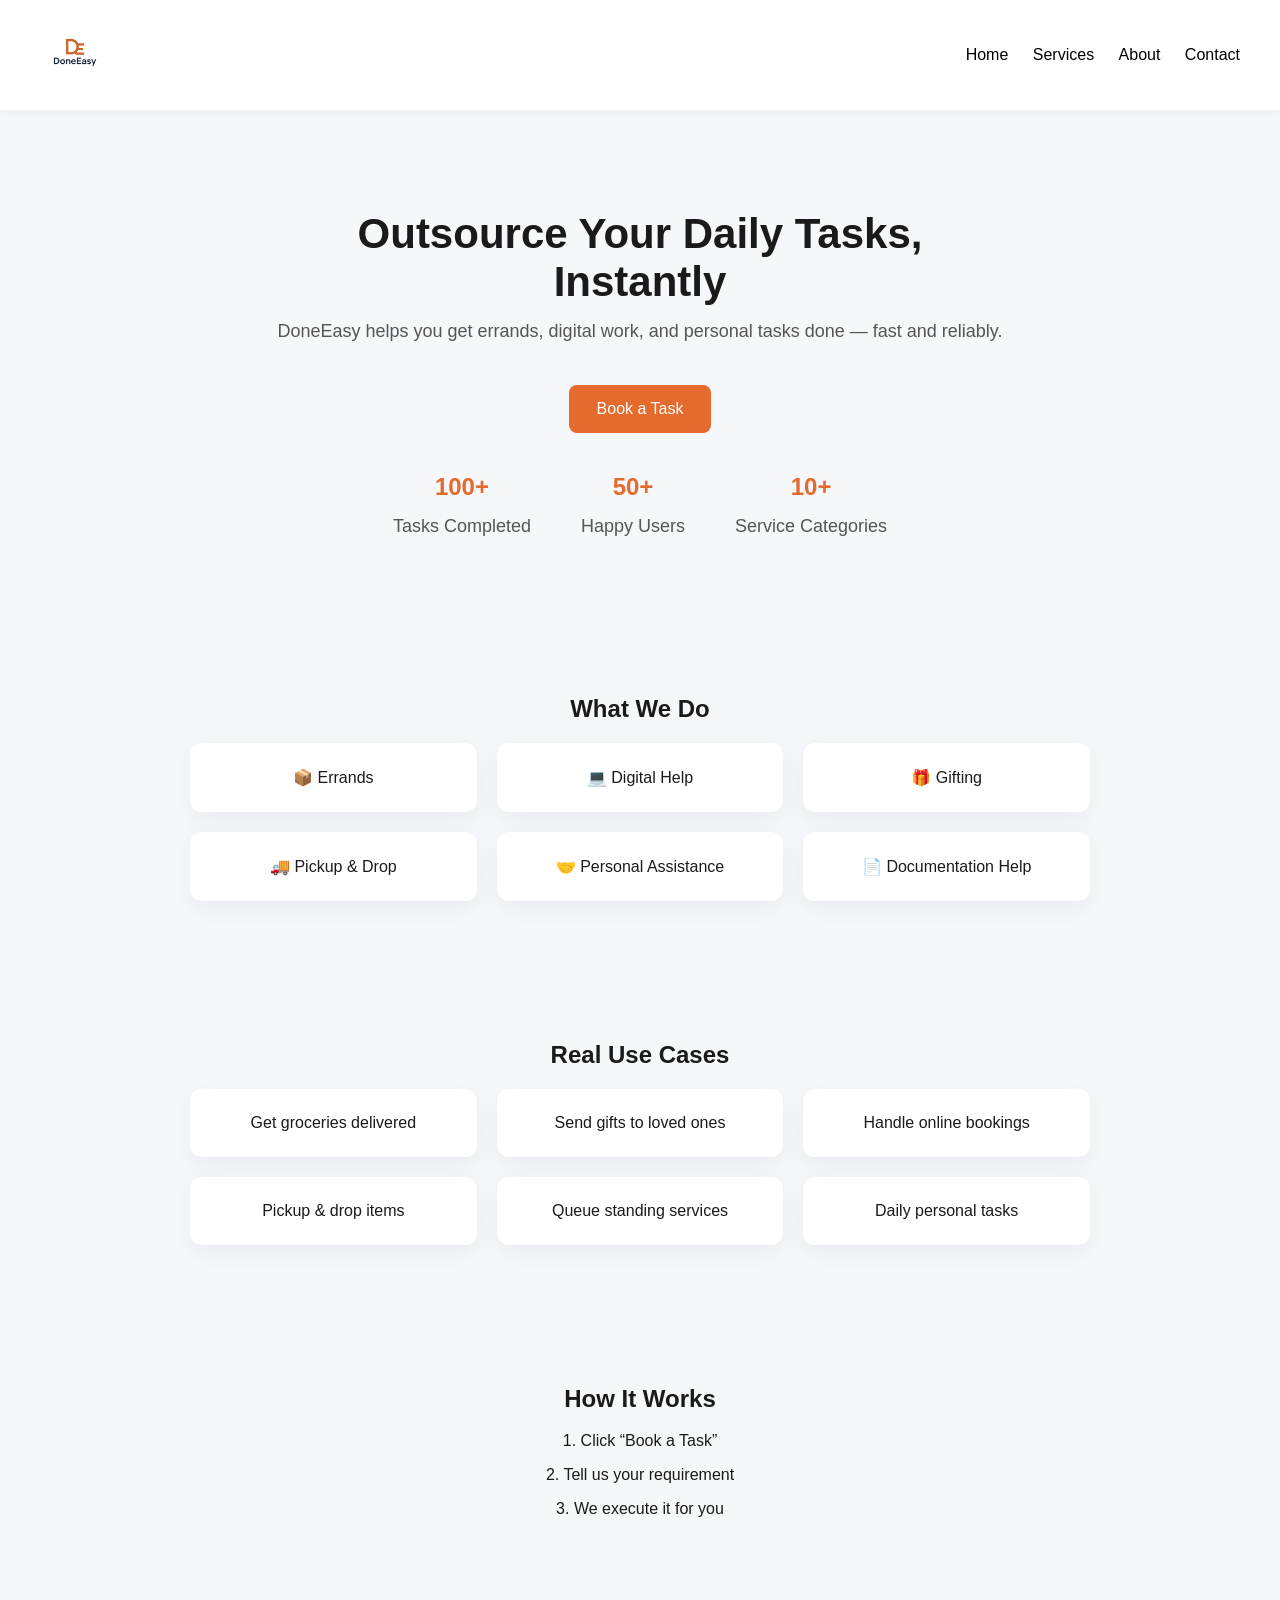
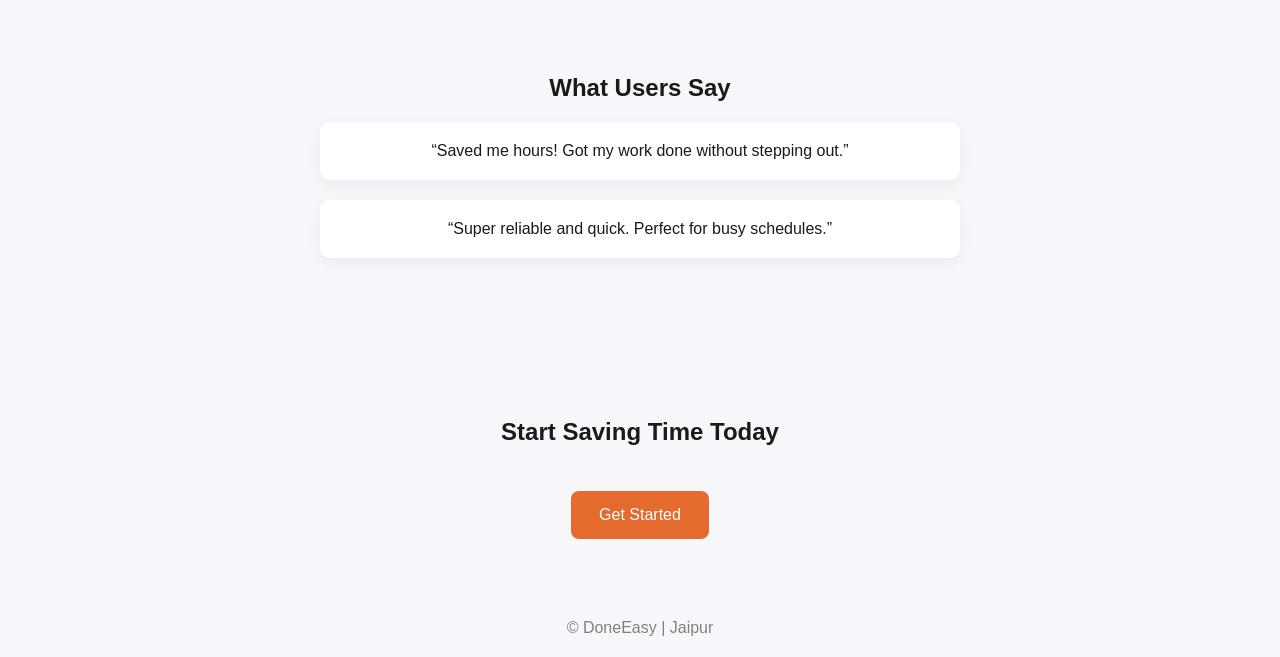
==== index.html @ 07fdf0d2 "Add files via upload" ====
<!DOCTYPE html>
<html lang="en">
<head>
  <meta charset="UTF-8">
  <title>DoneEasy</title>
  <meta name="viewport" content="width=device-width, initial-scale=1.0">

  <style>
    body {
      margin: 0;
      font-family: 'Segoe UI', sans-serif;
      background: #F5F7FA;
      color: #1A1A1A;
    }

    /* NAVBAR */
    nav {
      display: flex;
      justify-content: space-between;
      align-items: center;
      padding: 20px 40px;
      background: white;
      box-shadow: 0 2px 10px rgba(0,0,0,0.05);
    }

   .logo {
  height: 70px;
  width: auto;
}

    nav a {
      margin-left: 20px;
      text-decoration: none;
      color: black;
      font-weight: 500;
    }

    nav a:hover {
      color: #E56A2E;
    }

    /* HERO */
    .hero {
      text-align: center;
      padding: 100px 20px 60px;
    }

    .hero h1 {
      font-size: 42px;
      max-width: 700px;
      margin: auto;
    }

    .hero p {
      margin-top: 15px;
      color: #555;
      font-size: 18px;
    }

    .btn {
      background: #E56A2E;
      color: white;
      padding: 15px 28px;
      border: none;
      border-radius: 8px;
      font-size: 16px;
      margin-top: 25px;
      cursor: pointer;
      transition: 0.3s;
    }

    .btn:hover {
      background: #cf5a22;
    }

    section {
      padding: 60px 20px;
      text-align: center;
    }

    .grid {
      display: grid;
      grid-template-columns: repeat(3, 1fr);
      gap: 20px;
      max-width: 900px;
      margin: auto;
    }

    .card {
      background: white;
      padding: 25px;
      border-radius: 12px;
      box-shadow: 0 8px 25px rgba(0,0,0,0.05);
      transition: 0.3s;
    }

    .card:hover {
      transform: translateY(-5px);
    }

    /* STATS */
    .stats {
      display: flex;
      justify-content: center;
      gap: 50px;
      margin-top: 40px;
    }

    .stat h2 {
      color: #E56A2E;
      margin: 0;
    }

    /* TESTIMONIAL */
    .testimonial {
      max-width: 600px;
      margin: 20px auto;
      background: white;
      padding: 20px;
      border-radius: 10px;
      box-shadow: 0 5px 15px rgba(0,0,0,0.05);
    }

    footer {
      text-align: center;
      padding: 20px;
      color: gray;
    }

    /* MOBILE */
    @media(max-width:768px){
      .grid {
        grid-template-columns: 1fr;
      }

      .stats {
        flex-direction: column;
        gap: 20px;
      }

      .hero h1 {
        font-size: 28px;
      }
    }
  </style>
</head>

<body>

<!-- NAVBAR -->
<nav>
  <img src="logo.png" class="logo">

  <div>
    <a href="#">Home</a>
    <a href="#">Services</a>
    <a href="#">About</a>
    <a href="#">Contact</a>
  </div>
</nav>

<!-- HERO -->
<section class="hero">
  <h1>Outsource Your Daily Tasks, Instantly</h1>
  <p>DoneEasy helps you get errands, digital work, and personal tasks done — fast and reliably.</p>

  <a href="https://wa.me/919772125109?text=Hi%2C%20I%20would%20like%20to%20book%20a%20service%20with%20DoneEasy" target="_blank">
    <button class="btn">Book a Task</button>
  </a>

  <div class="stats">
    <div class="stat">
      <h2>100+</h2>
      <p>Tasks Completed</p>
    </div>
    <div class="stat">
      <h2>50+</h2>
      <p>Happy Users</p>
    </div>
    <div class="stat">
      <h2>10+</h2>
      <p>Service Categories</p>
    </div>
  </div>
</section>

<!-- SERVICES -->
<section>
  <h2>What We Do</h2>

  <div class="grid">
    <div class="card">📦 Errands</div>
    <div class="card">💻 Digital Help</div>
    <div class="card">🎁 Gifting</div>
    <div class="card">🚚 Pickup & Drop</div>
    <div class="card">🤝 Personal Assistance</div>
    <div class="card">📄 Documentation Help</div>
  </div>
</section>

<!-- USE CASES -->
<section>
  <h2>Real Use Cases</h2>

  <div class="grid">
    <div class="card">Get groceries delivered</div>
    <div class="card">Send gifts to loved ones</div>
    <div class="card">Handle online bookings</div>
    <div class="card">Pickup & drop items</div>
    <div class="card">Queue standing services</div>
    <div class="card">Daily personal tasks</div>
  </div>
</section>

<!-- HOW -->
<section>
  <h2>How It Works</h2>
  <p>1. Click “Book a Task”</p>
  <p>2. Tell us your requirement</p>
  <p>3. We execute it for you</p>
</section>

<!-- TESTIMONIALS -->
<section>
  <h2>What Users Say</h2>

  <div class="testimonial">
    “Saved me hours! Got my work done without stepping out.”
  </div>

  <div class="testimonial">
    “Super reliable and quick. Perfect for busy schedules.”
  </div>
</section>

<!-- CTA -->
<section>
  <h2>Start Saving Time Today</h2>

  <a href="https://wa.me/919772125109?text=Hi%2C%20I%20would%20like%20to%20book%20a%20service%20with%20DoneEasy" target="_blank">
    <button class="btn">Get Started</button>
  </a>
</section>

<!-- FOOTER -->
<footer>
  © DoneEasy | Jaipur
</footer>

</body>
</html>
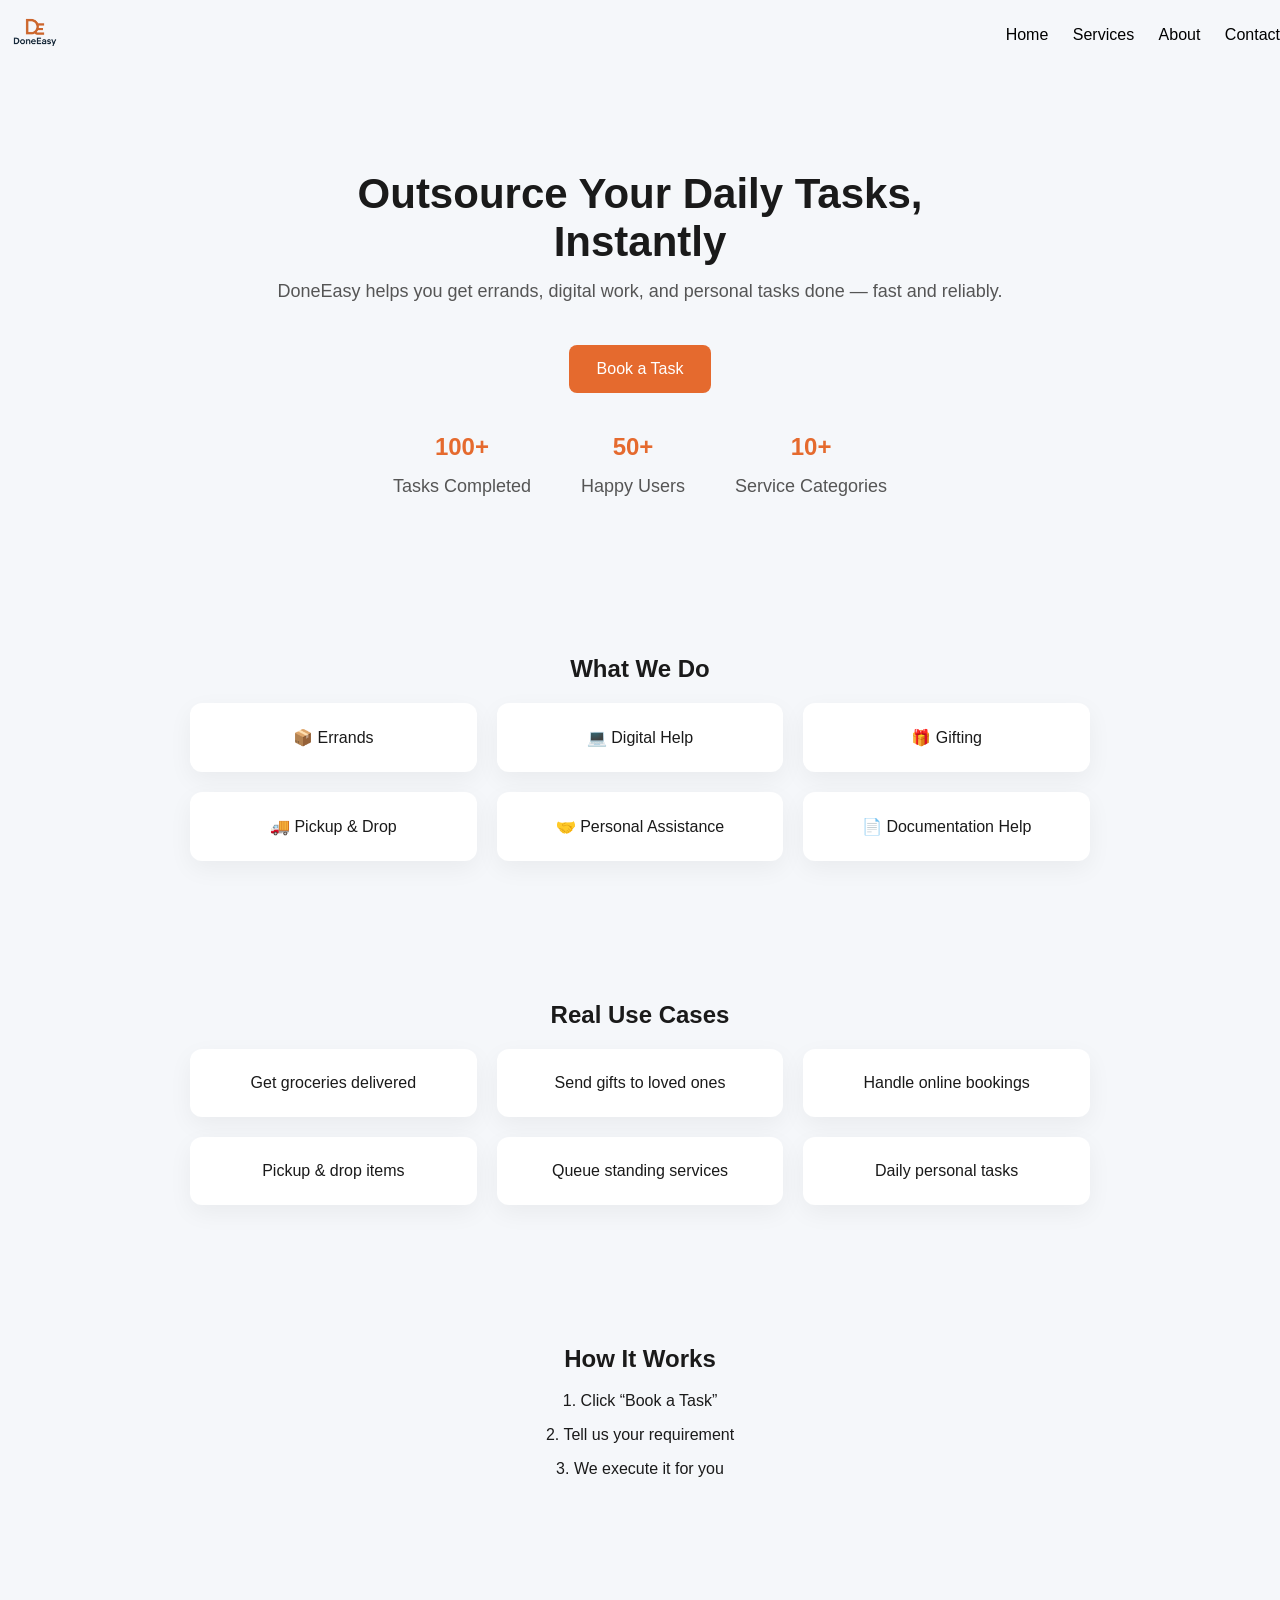
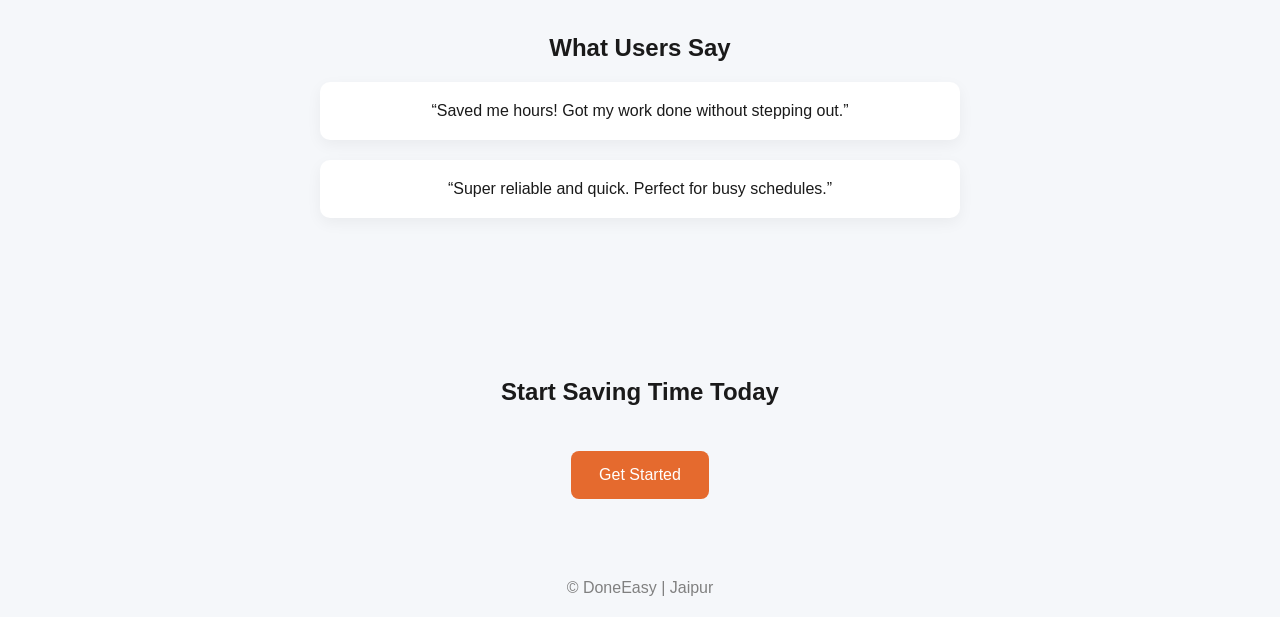
==== commit ff5d430d: "Add files via upload" ====
--- a/index.html
+++ b/index.html
@@ -15,13 +15,10 @@
 
     /* NAVBAR */
     nav {
-      display: flex;
-      justify-content: space-between;
-      align-items: center;
-      padding: 20px 40px;
-      background: white;
-      box-shadow: 0 2px 10px rgba(0,0,0,0.05);
-    }
+  display: flex;
+  justify-content: space-between;
+  align-items: center;
+}
 
    .logo {
   height: 70px;
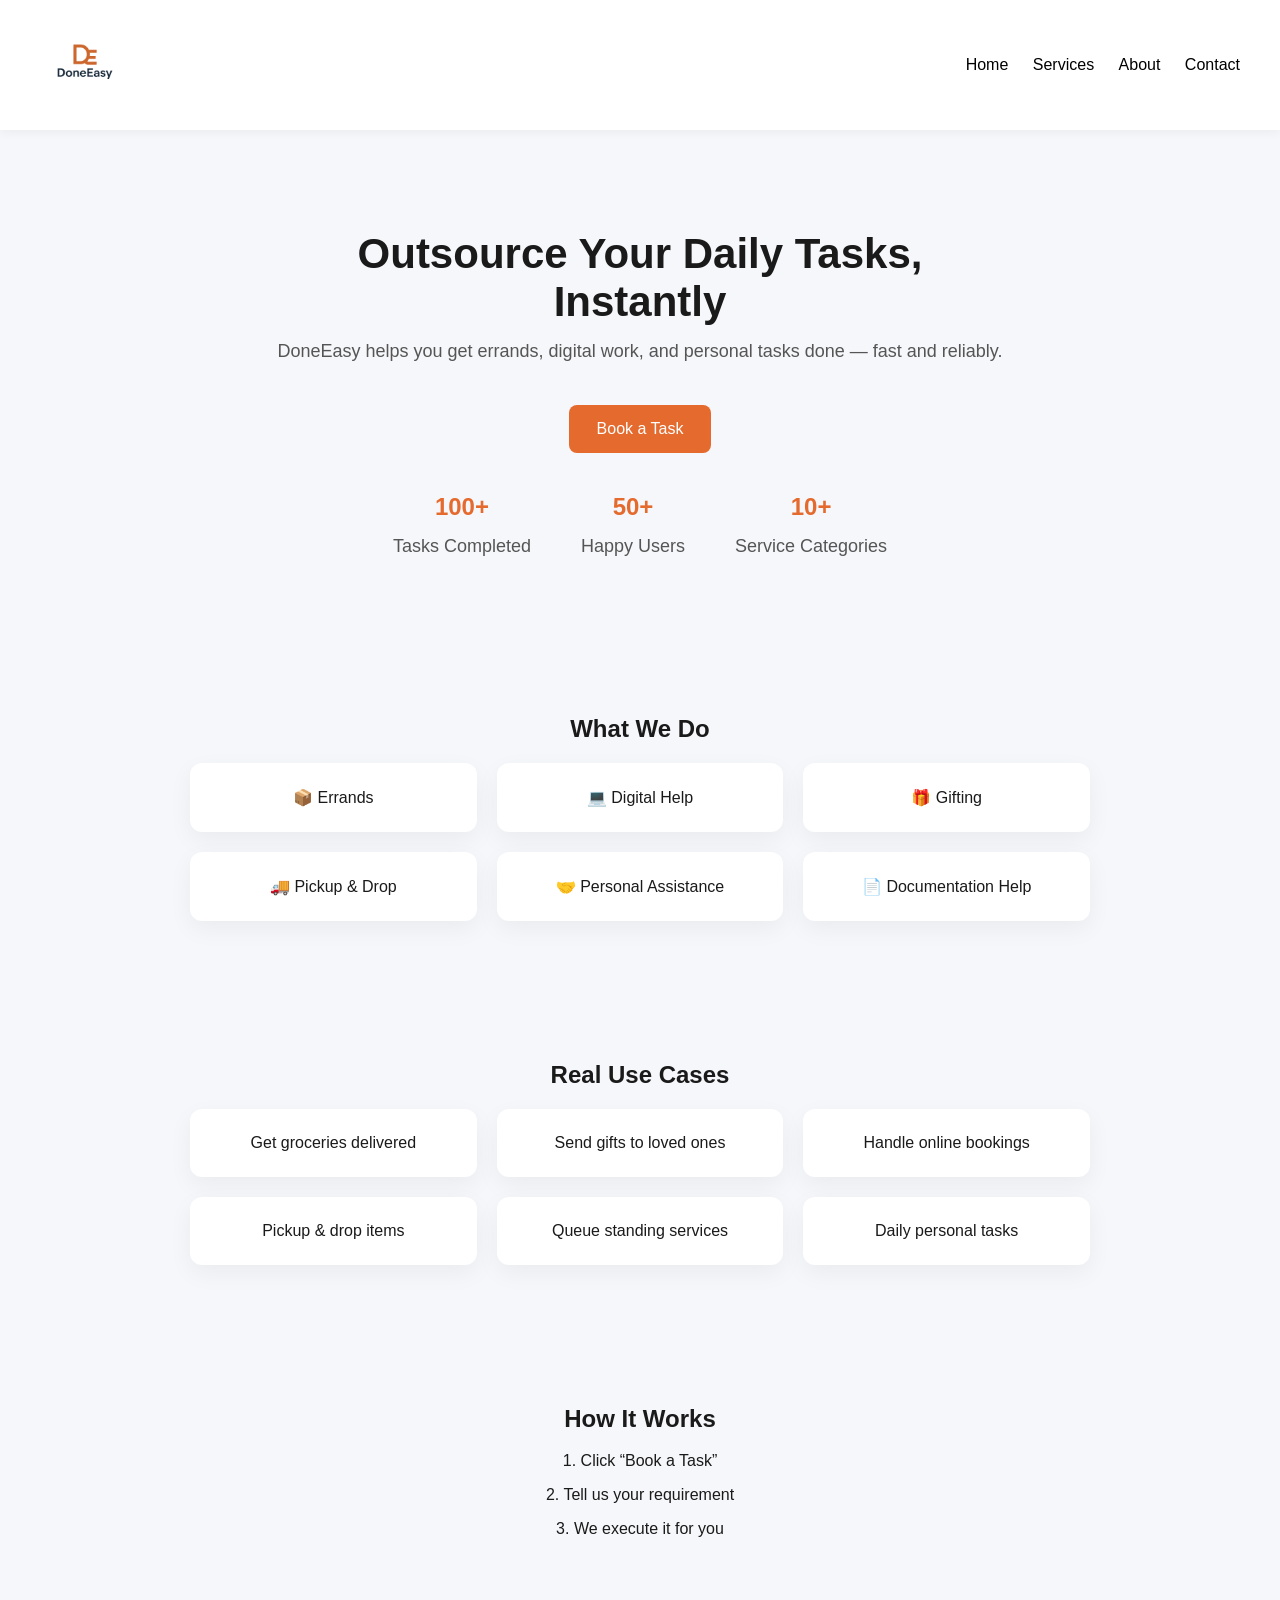
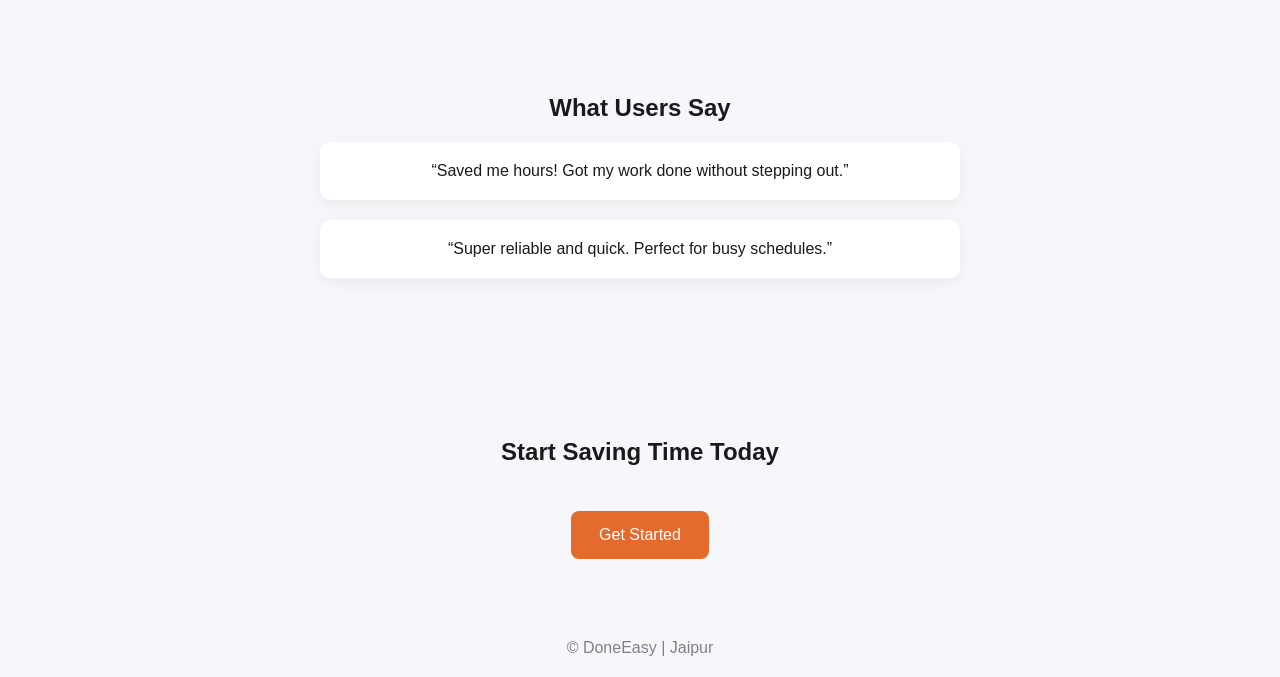
==== commit eb03e7a4: "Add files via upload" ====
--- a/index.html
+++ b/index.html
@@ -15,13 +15,16 @@
 
     /* NAVBAR */
     nav {
-  display: flex;
-  justify-content: space-between;
-  align-items: center;
-}
+      display: flex;
+      justify-content: space-between;
+      align-items: center;
+      padding: 20px 40px;
+      background: white;
+      box-shadow: 0 2px 10px rgba(0,0,0,0.05);
+    }
 
    .logo {
-  height: 70px;
+  height: 90px;
   width: auto;
 }
 
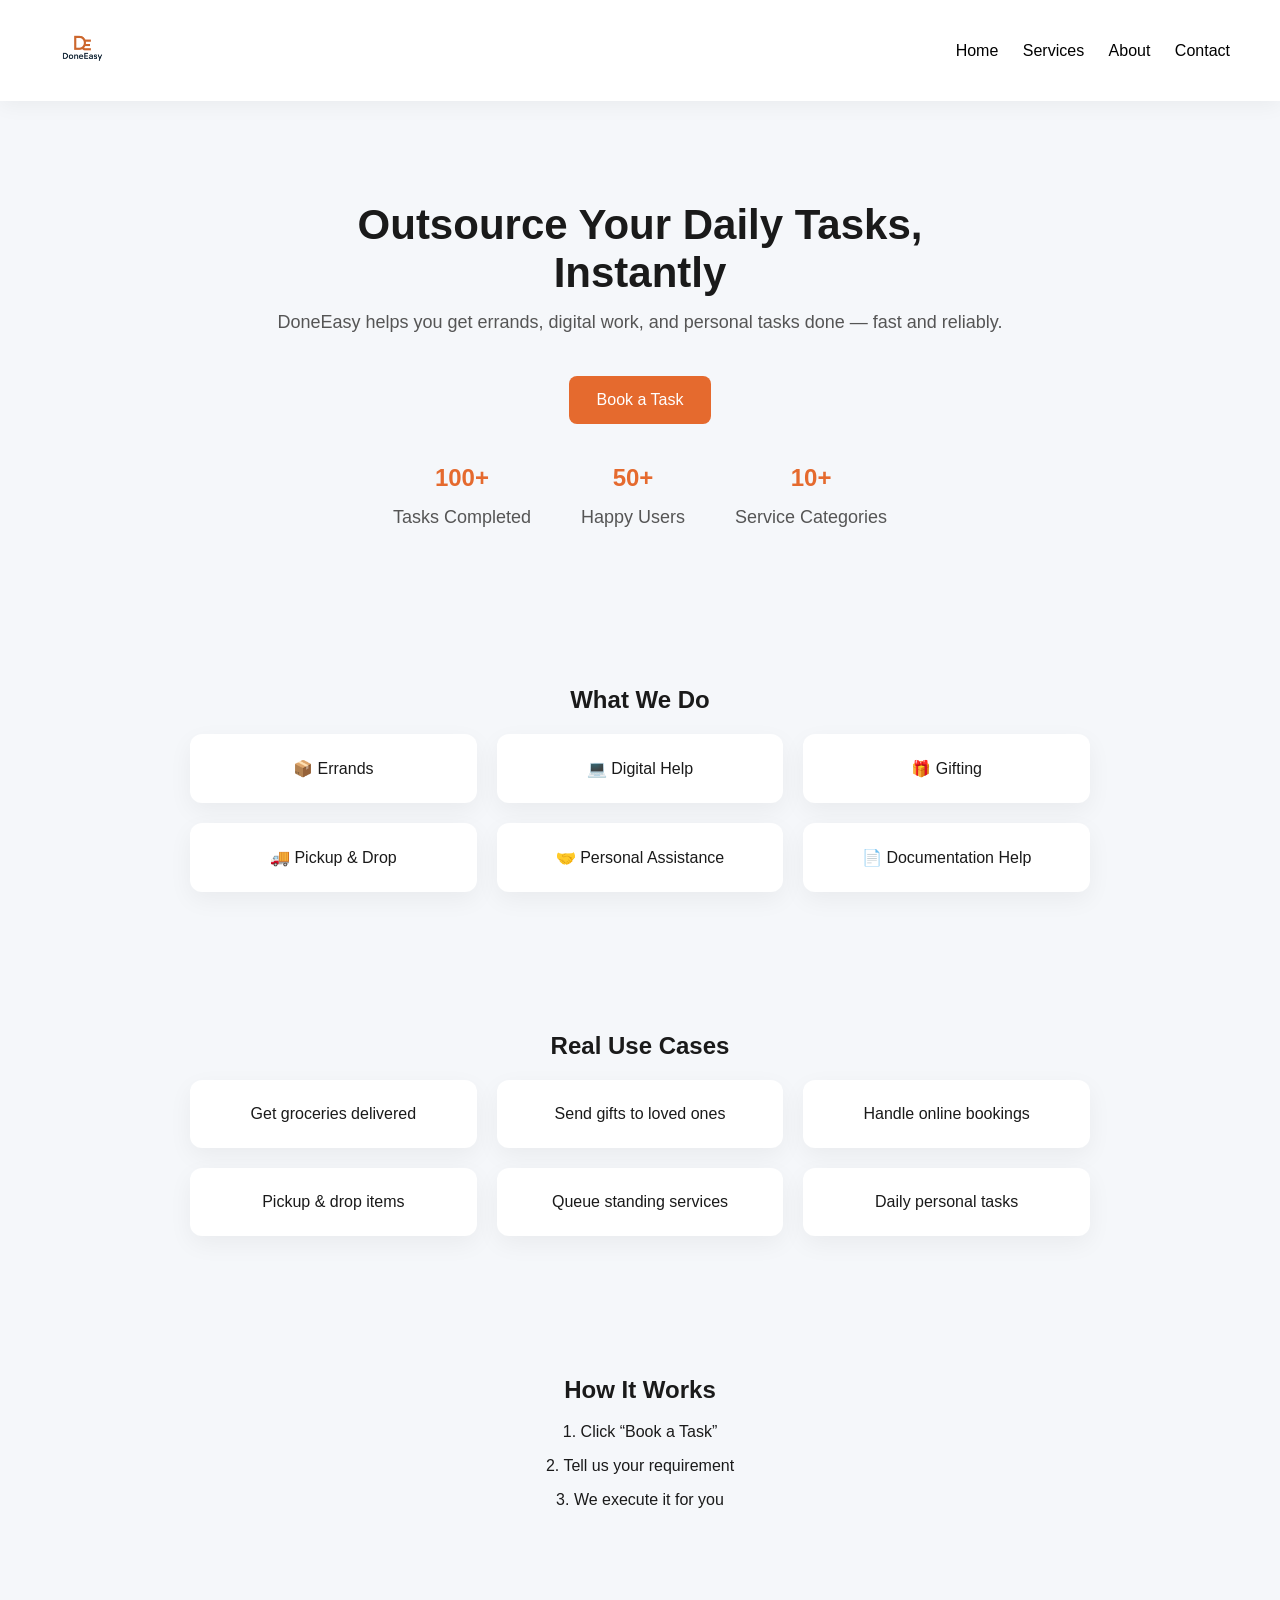
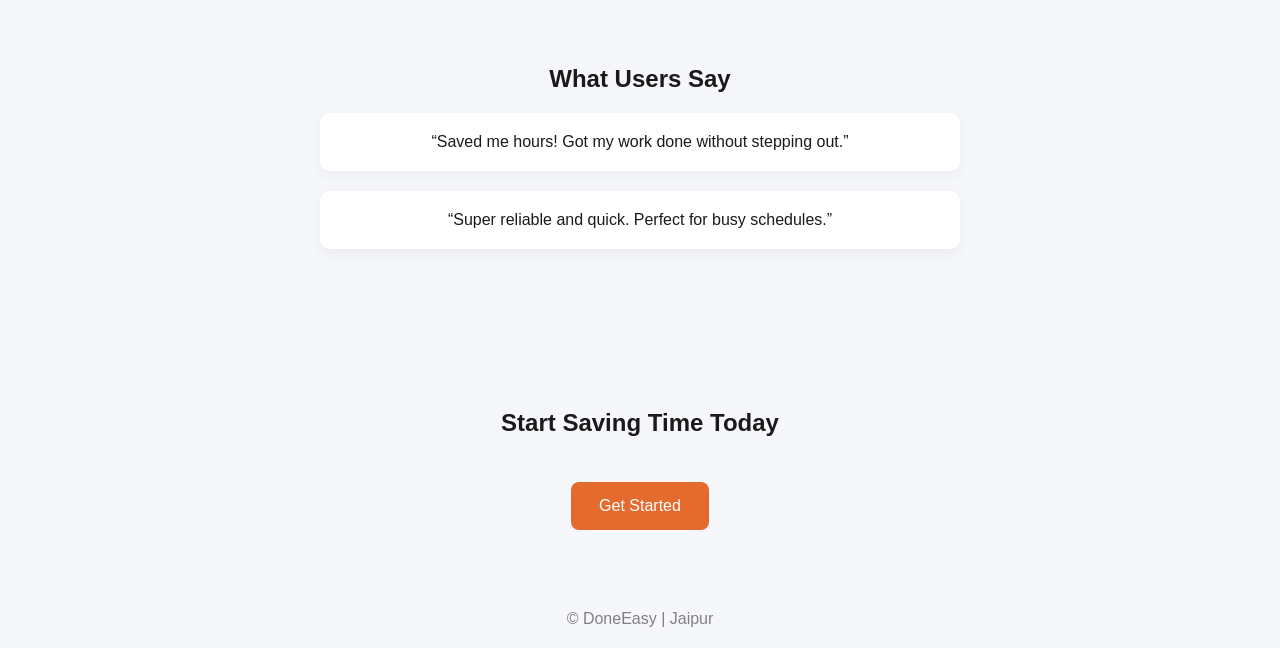
==== commit e2c2650b: "Add files via upload" ====
--- a/index.html
+++ b/index.html
@@ -14,20 +14,19 @@
     }
 
     /* NAVBAR */
-    nav {
-      display: flex;
-      justify-content: space-between;
-      align-items: center;
-      padding: 20px 40px;
-      background: white;
-      box-shadow: 0 2px 10px rgba(0,0,0,0.05);
-    }
-
-   .logo {
-  height: 90px;
-  width: auto;
+   nav {
+  display: flex;
+  justify-content: space-between;
+  align-items: center;
+
+  padding: 18px 50px;
+  background: white;
+  box-shadow: 0 4px 20px rgba(0,0,0,0.05);
 }
 
+.logo {
+  height: 65px;
+}
     nav a {
       margin-left: 20px;
       text-decoration: none;
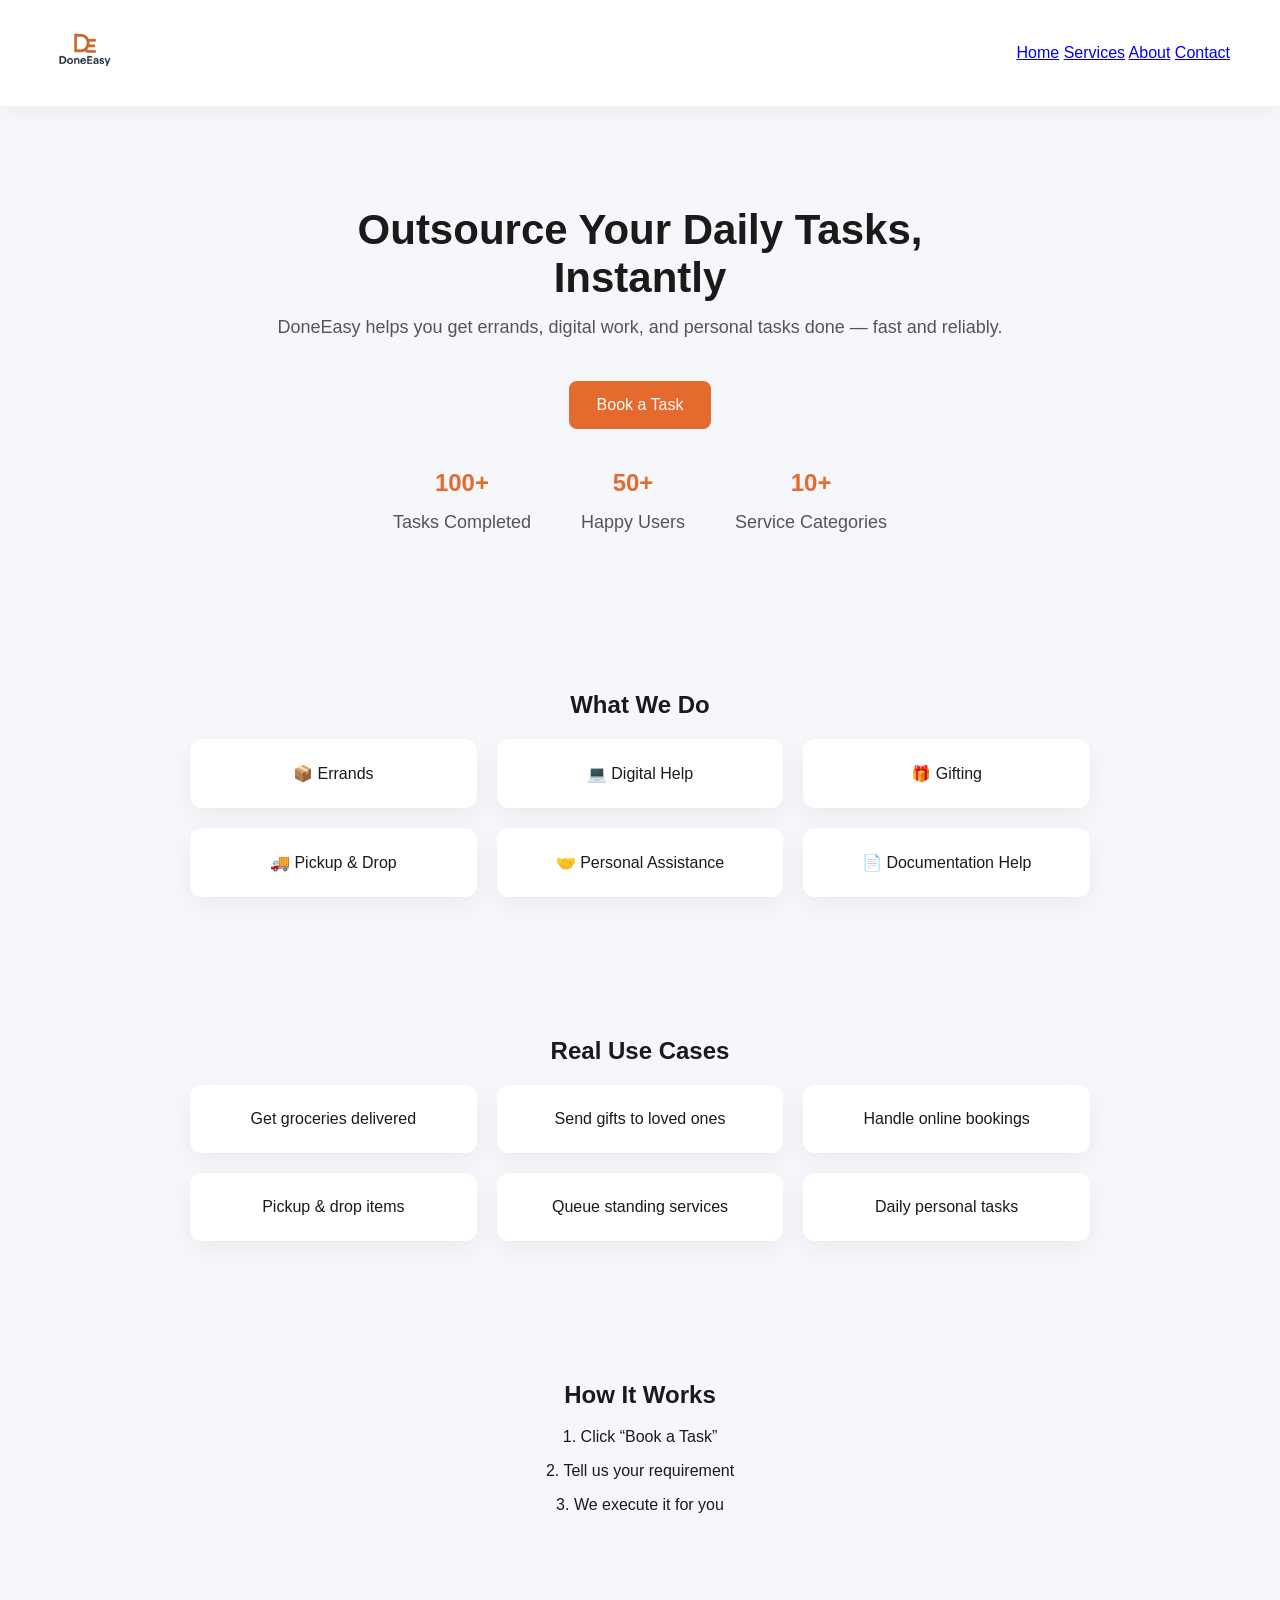
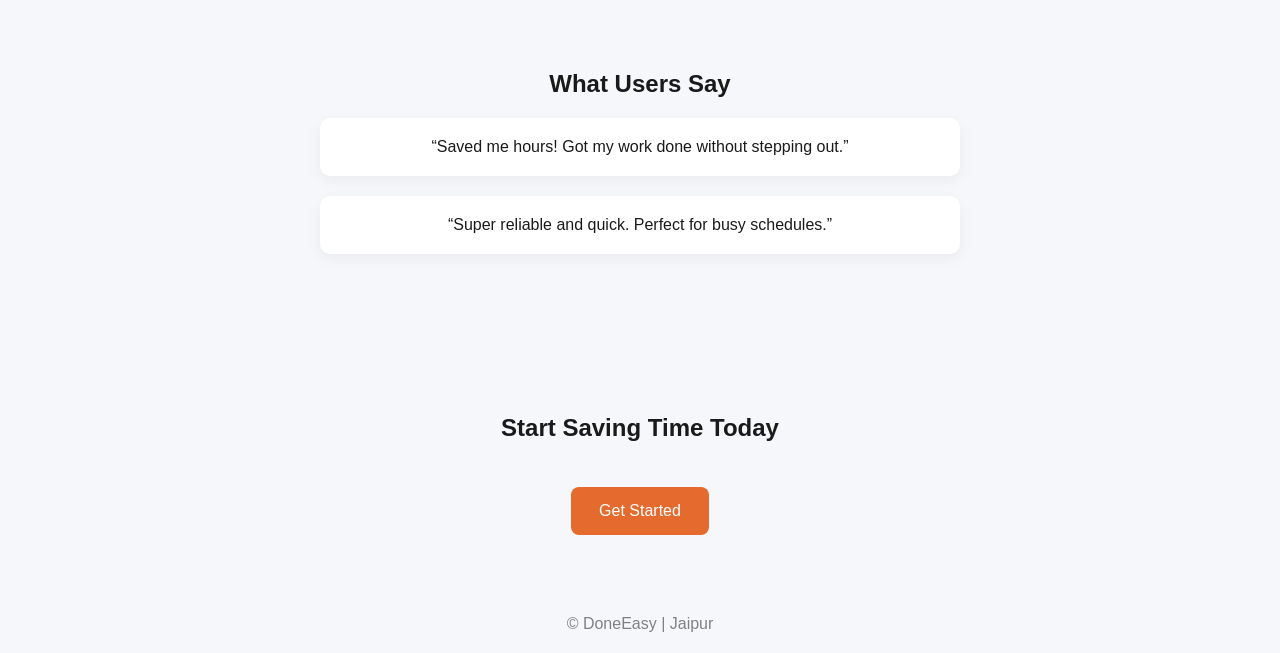
==== commit ebeee70d: "Add files via upload" ====
--- a/index.html
+++ b/index.html
@@ -27,13 +27,14 @@
 .logo {
   height: 65px;
 }
-    nav a {
-      margin-left: 20px;
-      text-decoration: none;
-      color: black;
-      font-weight: 500;
-    }
-
+   nav {
+  padding: 18px 50px;
+}
+
+.logo {
+  height: 70px;
+  transform: scale(1.2);
+}
     nav a:hover {
       color: #E56A2E;
     }
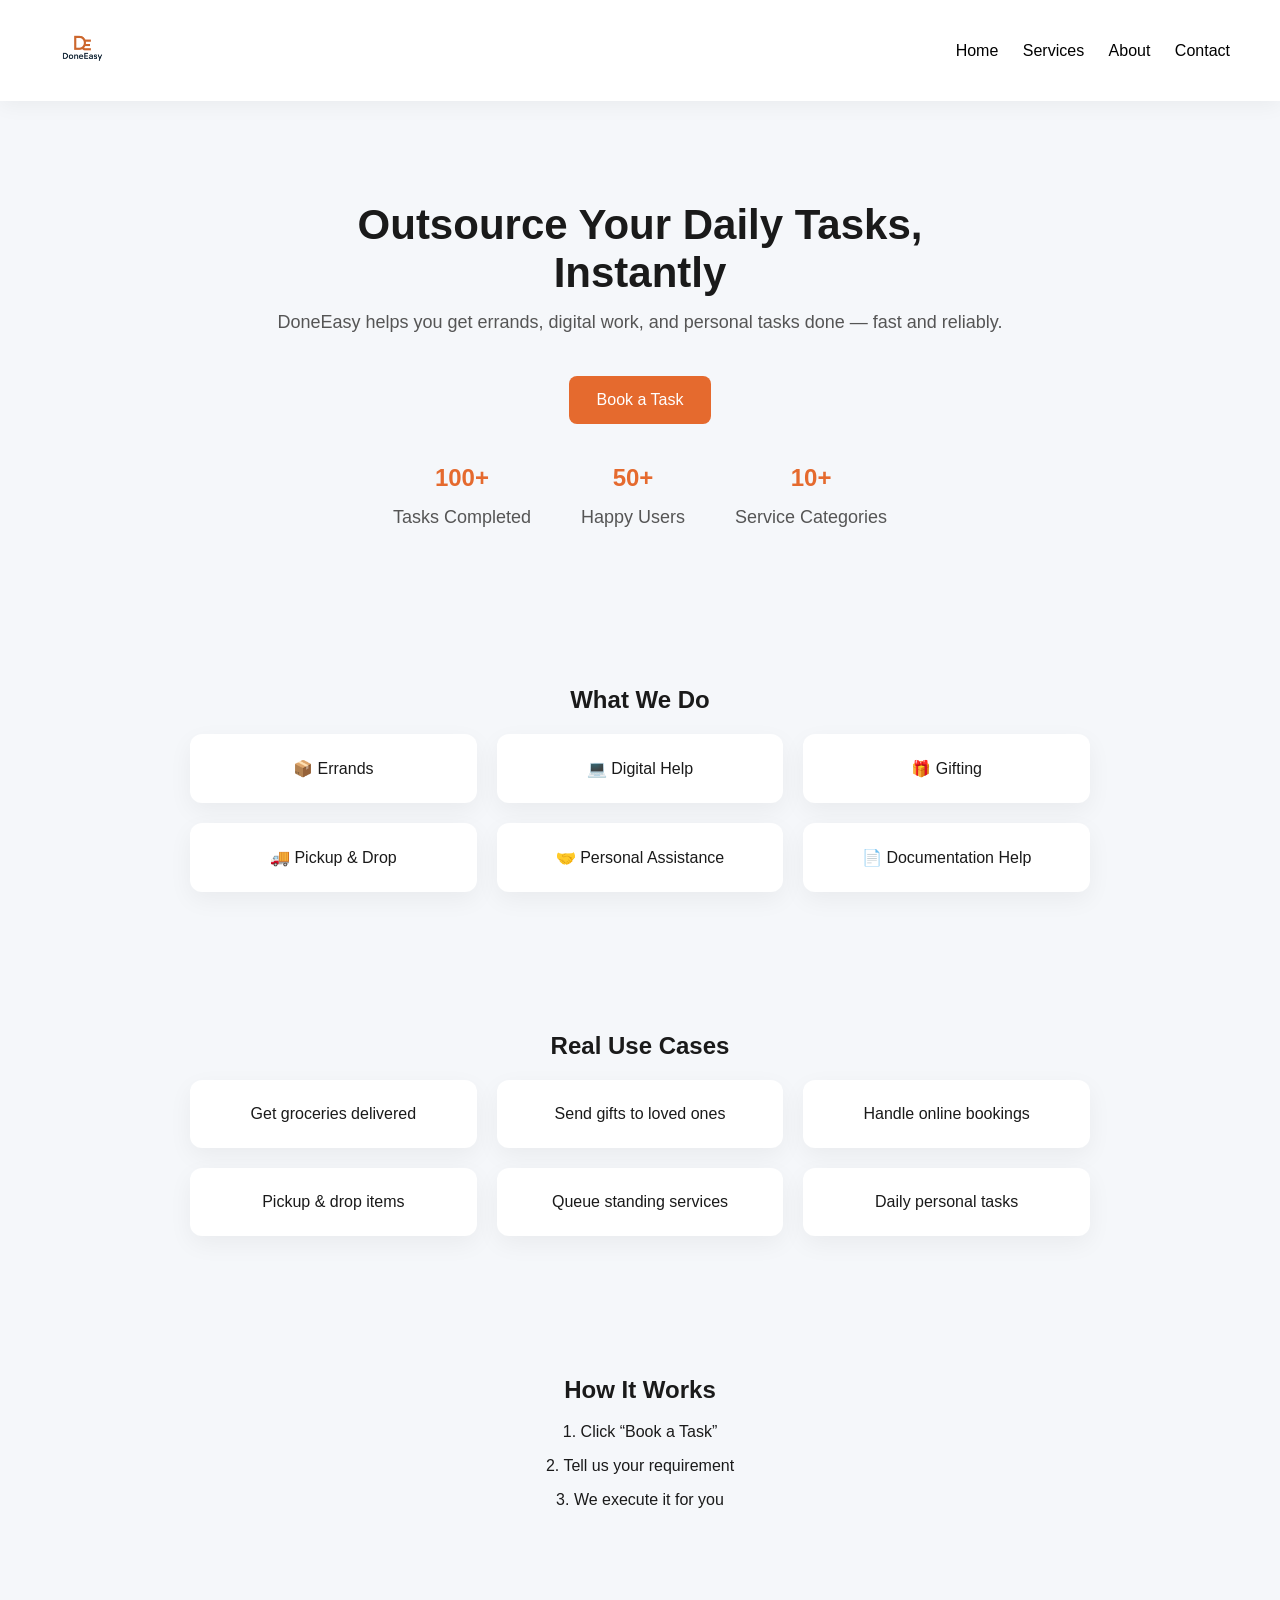
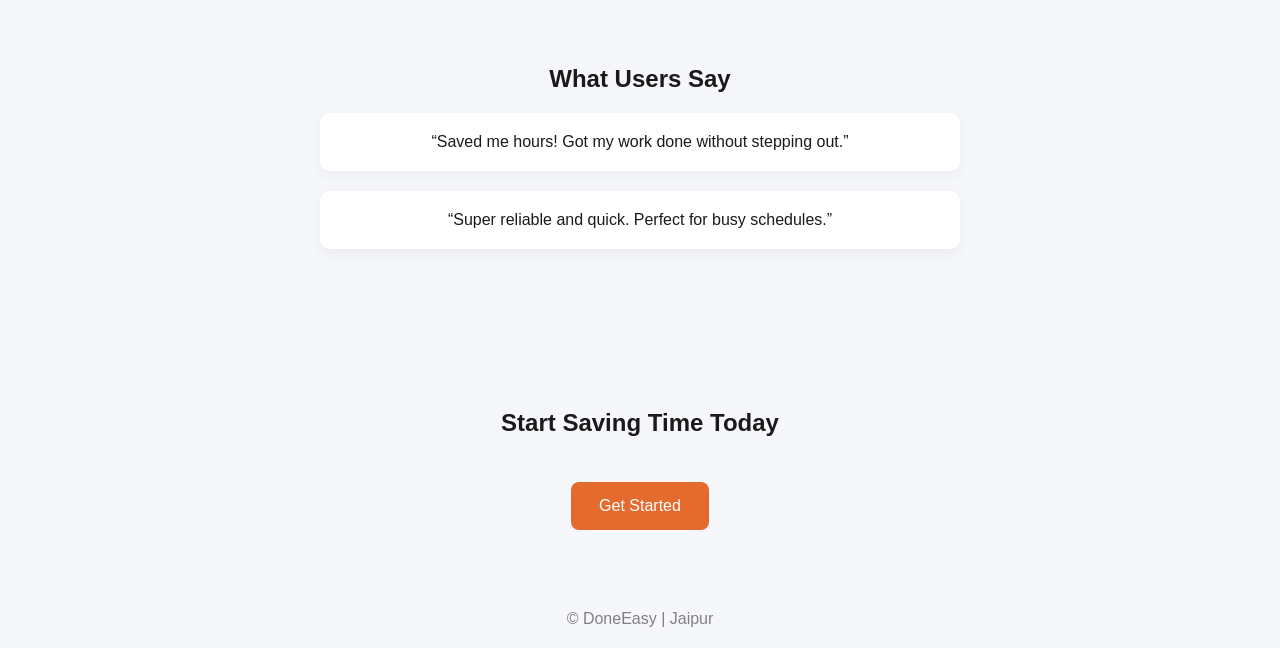
==== commit 07f165d1: "Add files via upload" ====
--- a/index.html
+++ b/index.html
@@ -27,14 +27,13 @@
 .logo {
   height: 65px;
 }
-   nav {
-  padding: 18px 50px;
-}
-
-.logo {
-  height: 70px;
-  transform: scale(1.2);
-}
+    nav a {
+      margin-left: 20px;
+      text-decoration: none;
+      color: black;
+      font-weight: 500;
+    }
+
     nav a:hover {
       color: #E56A2E;
     }
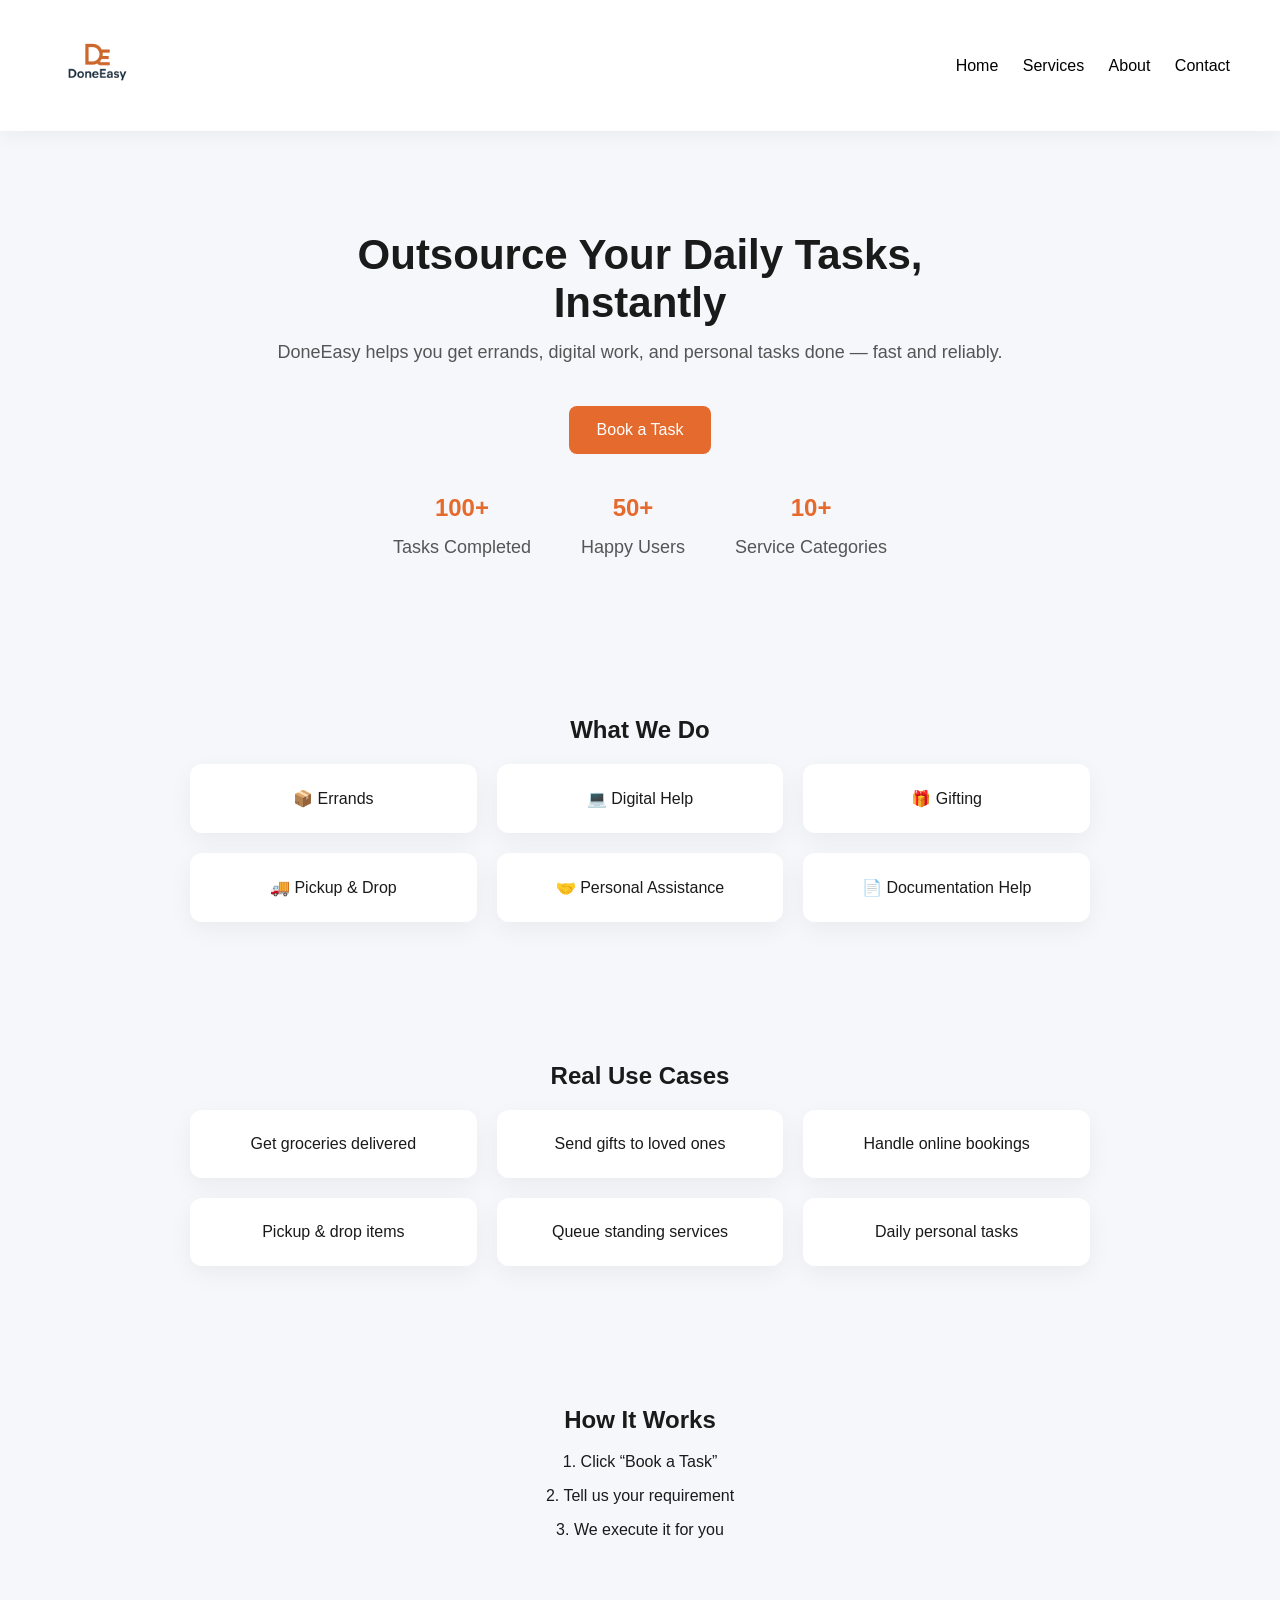
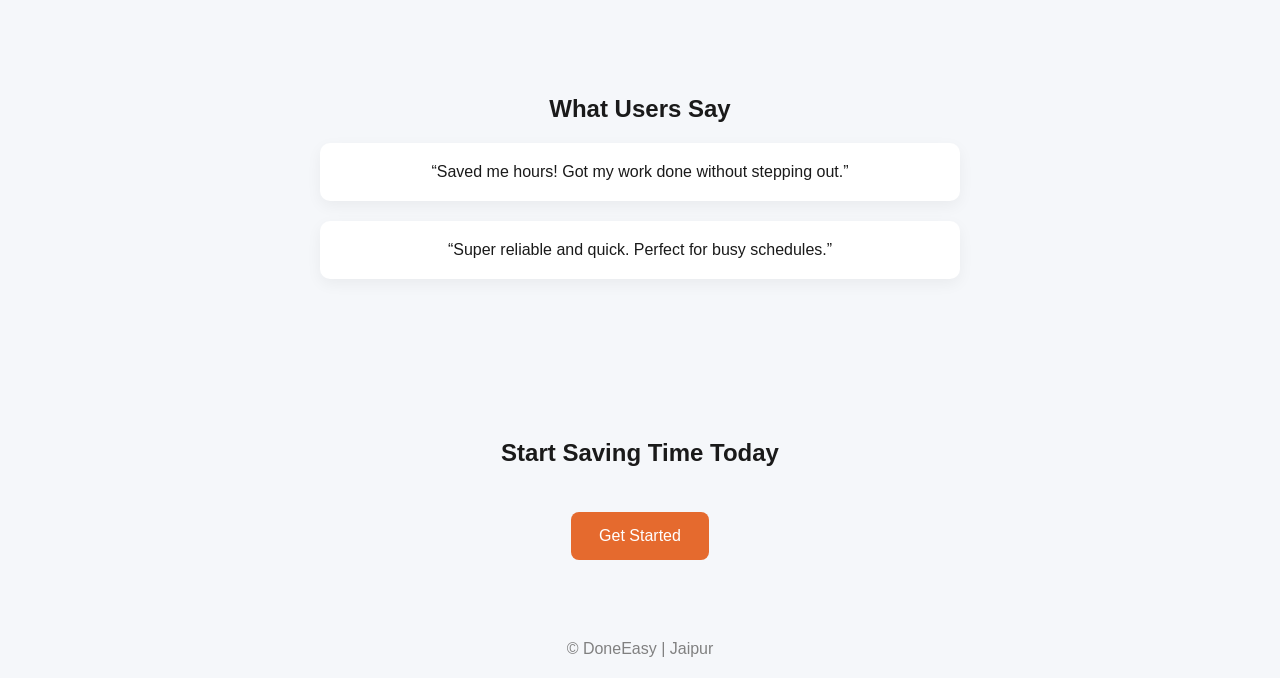
==== commit 877fe506: "Add files via upload" ====
--- a/index.html
+++ b/index.html
@@ -25,7 +25,7 @@
 }
 
 .logo {
-  height: 65px;
+  height: 95px;
 }
     nav a {
       margin-left: 20px;
